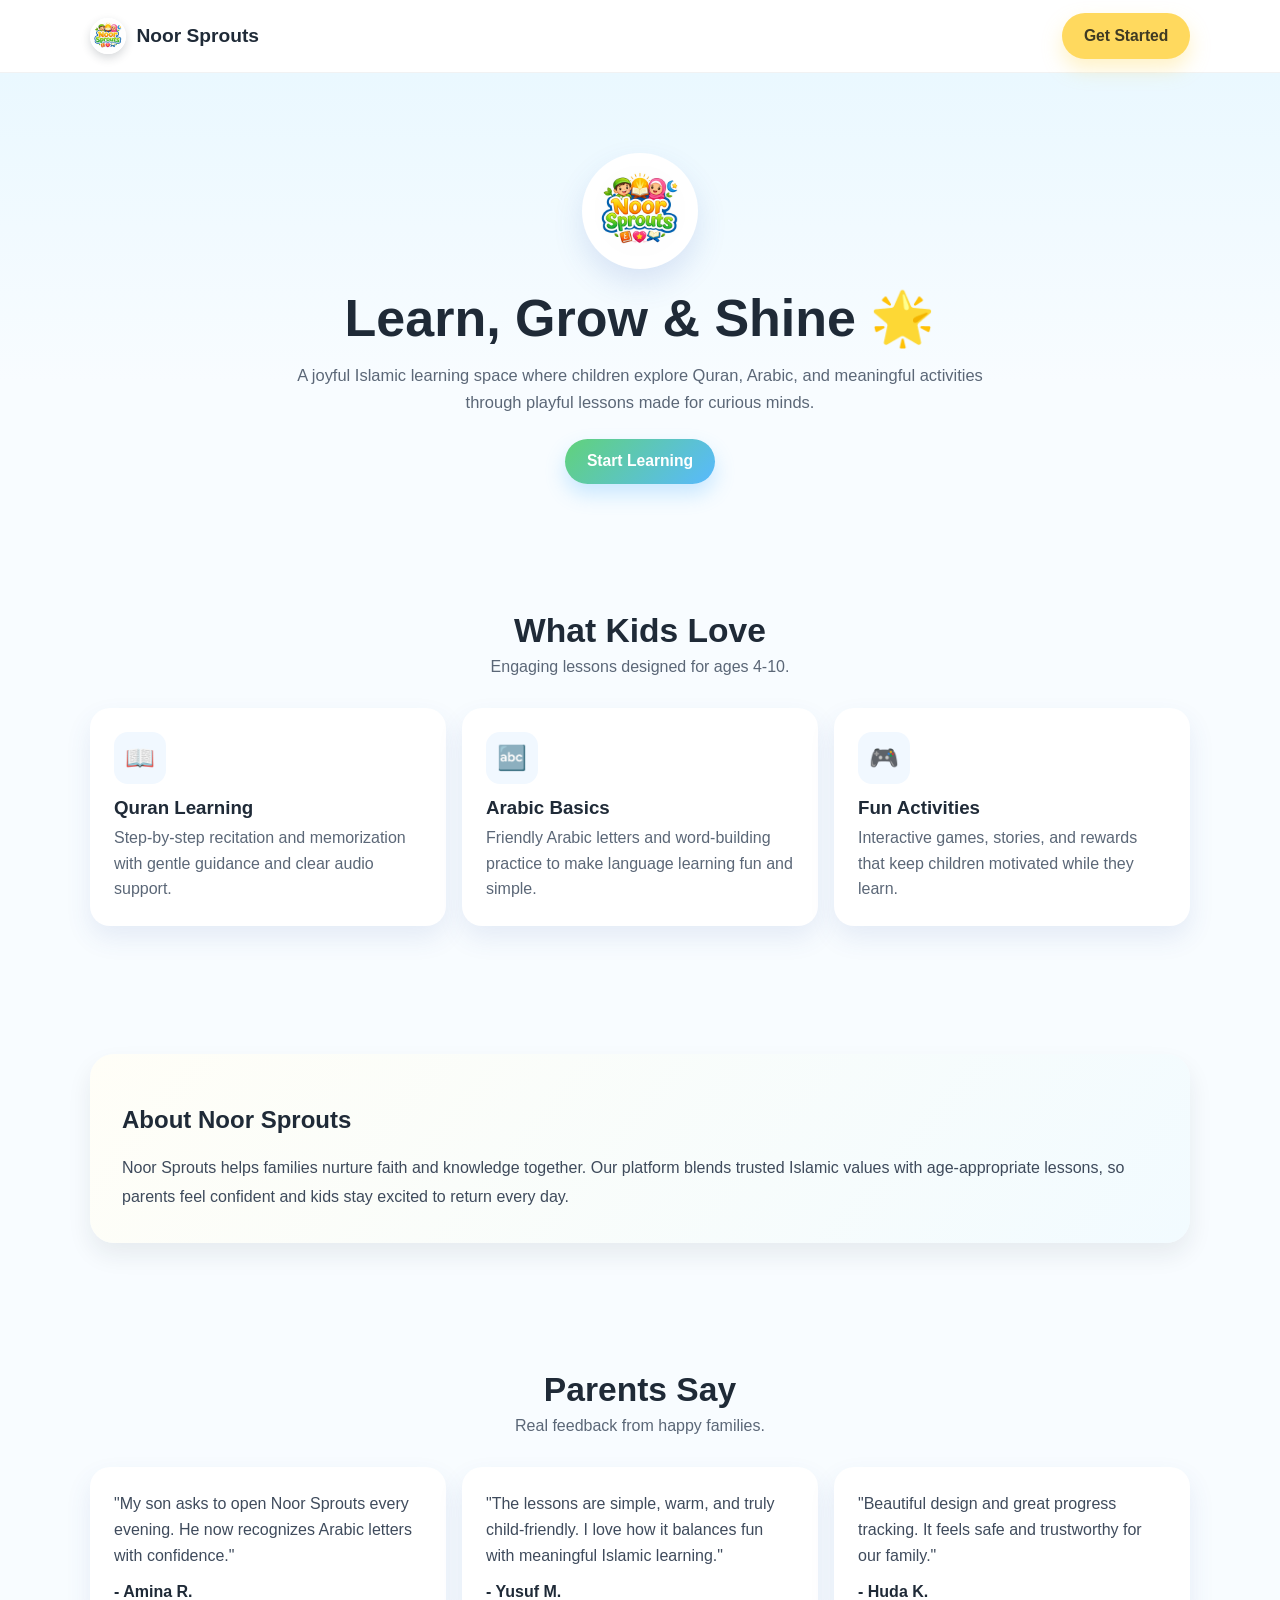
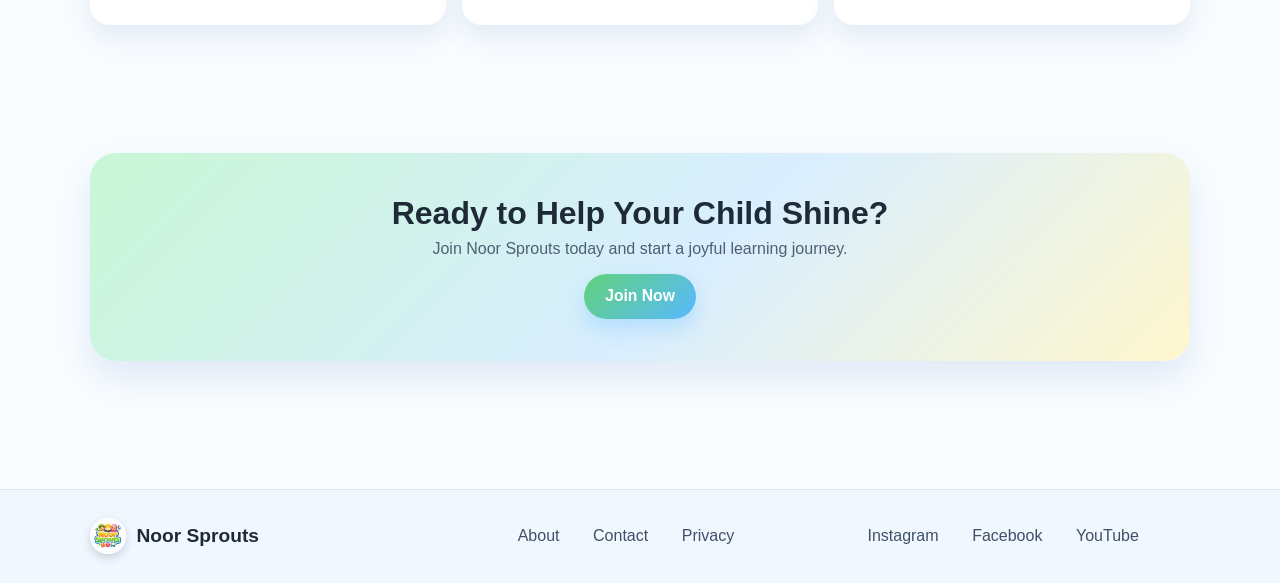
==== index.html @ 5974c682 "first commit" ====
<!doctype html>
<html lang="en">
  <head>
    <meta charset="UTF-8" />
    <meta name="viewport" content="width=device-width, initial-scale=1.0" />
    <title>Noor Sprouts | Learn, Grow & Shine</title>
    <link rel="stylesheet" href="style.css" />
    <link rel="shortcut icon" href="logo.png" type="image/x-icon">
  </head>
  <body>
    <header class="navbar">
      <div class="container nav-wrap">
        <a href="#" class="brand" aria-label="Noor Sprouts Home">
          <img class="brand-logo" src="logo.png" alt="Noor Sprouts logo" />
          <span>Noor Sprouts</span>
        </a>
        <button class="btn btn-warm">Get Started</button>
      </div>
    </header>

    <main>
      <section class="hero">
        <div class="container reveal">
          <img class="hero-logo" src="logo.png" alt="Noor Sprouts logo" />
          <h1>Learn, Grow &amp; Shine 🌟</h1>
          <p>
            A joyful Islamic learning space where children explore Quran, Arabic,
            and meaningful activities through playful lessons made for curious minds.
          </p>
          <button class="btn btn-primary">Start Learning</button>
        </div>
      </section>

      <section class="section">
        <div class="container">
          <div class="section-title reveal">
            <h2>What Kids Love</h2>
            <p>Engaging lessons designed for ages 4-10.</p>
          </div>

          <div class="grid feature-grid">
            <article class="card feature-card reveal">
              <div class="icon" aria-hidden="true">📖</div>
              <h3>Quran Learning</h3>
              <p>
                Step-by-step recitation and memorization with gentle guidance and
                clear audio support.
              </p>
            </article>
            <article class="card feature-card reveal">
              <div class="icon" aria-hidden="true">🔤</div>
              <h3>Arabic Basics</h3>
              <p>
                Friendly Arabic letters and word-building practice to make language
                learning fun and simple.
              </p>
            </article>
            <article class="card feature-card reveal">
              <div class="icon" aria-hidden="true">🎮</div>
              <h3>Fun Activities</h3>
              <p>
                Interactive games, stories, and rewards that keep children motivated
                while they learn.
              </p>
            </article>
          </div>
        </div>
      </section>

      <section class="section">
        <div class="container">
          <div class="about-wrap reveal">
            <h2>About Noor Sprouts</h2>
            <p>
              Noor Sprouts helps families nurture faith and knowledge together.
              Our platform blends trusted Islamic values with age-appropriate
              lessons, so parents feel confident and kids stay excited to return
              every day.
            </p>
          </div>
        </div>
      </section>

      <section class="section">
        <div class="container">
          <div class="section-title reveal">
            <h2>Parents Say</h2>
            <p>Real feedback from happy families.</p>
          </div>

          <div class="grid testimonial-grid">
            <article class="card testimonial-card reveal">
              <p>
                "My son asks to open Noor Sprouts every evening. He now recognizes
                Arabic letters with confidence."
              </p>
              <span>- Amina R.</span>
            </article>
            <article class="card testimonial-card reveal">
              <p>
                "The lessons are simple, warm, and truly child-friendly. I love how
                it balances fun with meaningful Islamic learning."
              </p>
              <span>- Yusuf M.</span>
            </article>
            <article class="card testimonial-card reveal">
              <p>
                "Beautiful design and great progress tracking. It feels safe and
                trustworthy for our family."
              </p>
              <span>- Huda K.</span>
            </article>
          </div>
        </div>
      </section>

      <section class="section">
        <div class="container">
          <div class="cta reveal">
            <h2>Ready to Help Your Child Shine?</h2>
            <p>Join Noor Sprouts today and start a joyful learning journey.</p>
            <button class="btn btn-primary">Join Now</button>
          </div>
        </div>
      </section>
    </main>

    <footer>
      <div class="container footer-wrap">
        <div class="brand" aria-label="Noor Sprouts footer brand">
          <img class="brand-logo" src="logo.png" alt="Noor Sprouts logo" />
          <span>Noor Sprouts</span>
        </div>

        <nav class="footer-links" aria-label="Footer links">
          <a href="#">About</a>
          <a href="#">Contact</a>
          <a href="#">Privacy</a>
        </nav>

        <div class="socials" aria-label="Social media links">
          <a href="#" aria-label="Instagram">Instagram</a>
          <a href="#" aria-label="Facebook">Facebook</a>
          <a href="#" aria-label="YouTube">YouTube</a>
        </div>
      </div>
    </footer>

    <script src="script.js"></script>
  </body>
</html>
---- style.css ----
:root {
  --yellow: #ffd95e;
  --green: #61d27a;
  --blue: #58b9ff;
  --white: #ffffff;
  --ink: #1f2a37;
  --muted: #5b6777;
  --bg: #f8fcff;
}

* {
  box-sizing: border-box;
}

html,
body {
  margin: 0;
  padding: 0;
  font-family: "Segoe UI", Tahoma, Geneva, Verdana, sans-serif;
  color: var(--ink);
  background: var(--bg);
  scroll-behavior: smooth;
}

img {
  max-width: 100%;
  display: block;
}

a {
  text-decoration: none;
  color: inherit;
}

.container {
  width: min(1100px, 92%);
  margin-inline: auto;
}

.section {
  padding: 4rem 0;
}

.card {
  background: var(--white);
  border-radius: 20px;
  box-shadow: 0 12px 26px rgba(55, 84, 170, 0.1);
  padding: 1.5rem;
}

.btn {
  border: none;
  border-radius: 999px;
  font-weight: 700;
  font-size: 0.98rem;
  padding: 0.85rem 1.35rem;
  cursor: pointer;
  transition: transform 0.2s ease, box-shadow 0.2s ease, opacity 0.2s ease;
}

.btn:hover {
  transform: translateY(-2px);
}

.btn:focus-visible {
  outline: 3px solid #1f2a37;
  outline-offset: 2px;
}

.btn-primary {
  background: linear-gradient(135deg, var(--green), var(--blue));
  color: var(--white);
  box-shadow: 0 10px 20px rgba(88, 185, 255, 0.3);
}

.btn-warm {
  background: var(--yellow);
  color: #3f3a23;
  box-shadow: 0 10px 20px rgba(255, 217, 94, 0.35);
}

/* Navbar */
.navbar {
  position: sticky;
  top: 0;
  z-index: 20;
  background: rgba(255, 255, 255, 0.9);
  backdrop-filter: blur(8px);
  border-bottom: 1px solid rgba(31, 42, 55, 0.06);
}

.nav-wrap {
  min-height: 72px;
  display: flex;
  justify-content: space-between;
  align-items: center;
}

.brand {
  display: inline-flex;
  align-items: center;
  gap: 0.65rem;
  font-size: 1.2rem;
  font-weight: 800;
}

.brand-logo {
  width: 36px;
  height: 36px;
  border-radius: 50%;
  object-fit: cover;
  border: 2px solid #ffffff;
  box-shadow: 0 4px 10px rgba(31, 42, 55, 0.18);
}

/* Hero */
.hero {
  padding: 5rem 0 4rem;
  background: linear-gradient(180deg, #eaf8ff 0%, #f8fcff 65%);
  text-align: center;
}

.hero-logo {
  width: 116px;
  height: 116px;
  margin-inline: auto;
  border-radius: 999px;
  padding: 0.8rem;
  background: var(--white);
  box-shadow: 0 14px 30px rgba(60, 98, 185, 0.15);
}

.hero h1 {
  font-size: clamp(1.95rem, 4.5vw, 3.25rem);
  margin: 1.2rem 0 0.8rem;
}

.hero p {
  max-width: 700px;
  margin: 0 auto 1.4rem;
  color: var(--muted);
  line-height: 1.65;
  font-size: 1.03rem;
}

/* Features */
.section-title {
  text-align: center;
  margin-bottom: 2rem;
}

.section-title h2 {
  margin: 0 0 0.5rem;
  font-size: clamp(1.5rem, 3vw, 2.1rem);
}

.section-title p {
  margin: 0;
  color: var(--muted);
}

.grid {
  display: grid;
  gap: 1rem;
}

.feature-grid {
  grid-template-columns: 1fr;
}

.feature-card .icon {
  width: 52px;
  height: 52px;
  border-radius: 14px;
  display: grid;
  place-items: center;
  margin-bottom: 0.8rem;
  font-size: 1.5rem;
  background: #f1f8ff;
}

.feature-card h3 {
  margin: 0 0 0.4rem;
}

.feature-card p {
  margin: 0;
  color: var(--muted);
  line-height: 1.6;
}

/* About */
.about-wrap {
  background: linear-gradient(130deg, #fffef7 0%, #f2fbff 100%);
  border-radius: 24px;
  padding: 2rem;
  box-shadow: 0 12px 24px rgba(31, 42, 55, 0.08);
}

.about-wrap p {
  margin: 0;
  line-height: 1.8;
  color: #3e4a5b;
}

/* Testimonials */
.testimonial-grid {
  grid-template-columns: 1fr;
}

.testimonial-card p {
  margin-top: 0;
  margin-bottom: 0.95rem;
  color: #3f4b5c;
  line-height: 1.6;
}

.testimonial-card span {
  font-weight: 700;
  color: #1f2a37;
}

/* CTA */
.cta {
  text-align: center;
  border-radius: 26px;
  padding: 2.6rem 1.2rem;
  background: linear-gradient(135deg, #c8f7d5 0%, #d9eeff 55%, #fff7cd 100%);
  box-shadow: 0 16px 32px rgba(59, 97, 180, 0.12);
}

.cta h2 {
  margin: 0 0 0.5rem;
  font-size: clamp(1.45rem, 3vw, 2rem);
}

.cta p {
  margin: 0 0 1rem;
  color: #4f5f74;
}

/* Footer */
footer {
  margin-top: 4rem;
  background: #f0f7ff;
  border-top: 1px solid rgba(31, 42, 55, 0.08);
}

.footer-wrap {
  padding: 1.8rem 0;
  display: grid;
  gap: 1rem;
  align-items: center;
}

.footer-links,
.socials {
  display: flex;
  flex-wrap: wrap;
  gap: 0.7rem;
}

.footer-links a,
.socials a {
  padding: 0.45rem 0.7rem;
  border-radius: 999px;
  color: #405066;
  transition: background-color 0.2s ease, color 0.2s ease;
}

.footer-links a:hover,
.socials a:hover {
  background: #dff0ff;
  color: #1f2a37;
}

/* Reveal animation */
.reveal {
  opacity: 0;
  transform: translateY(18px);
  transition: opacity 0.55s ease, transform 0.55s ease;
}

.reveal.visible {
  opacity: 1;
  transform: translateY(0);
}

@media (min-width: 700px) {
  .feature-grid {
    grid-template-columns: repeat(3, 1fr);
  }

  .testimonial-grid {
    grid-template-columns: repeat(3, 1fr);
  }

  .footer-wrap {
    grid-template-columns: 1.2fr 1fr 1fr;
  }
}
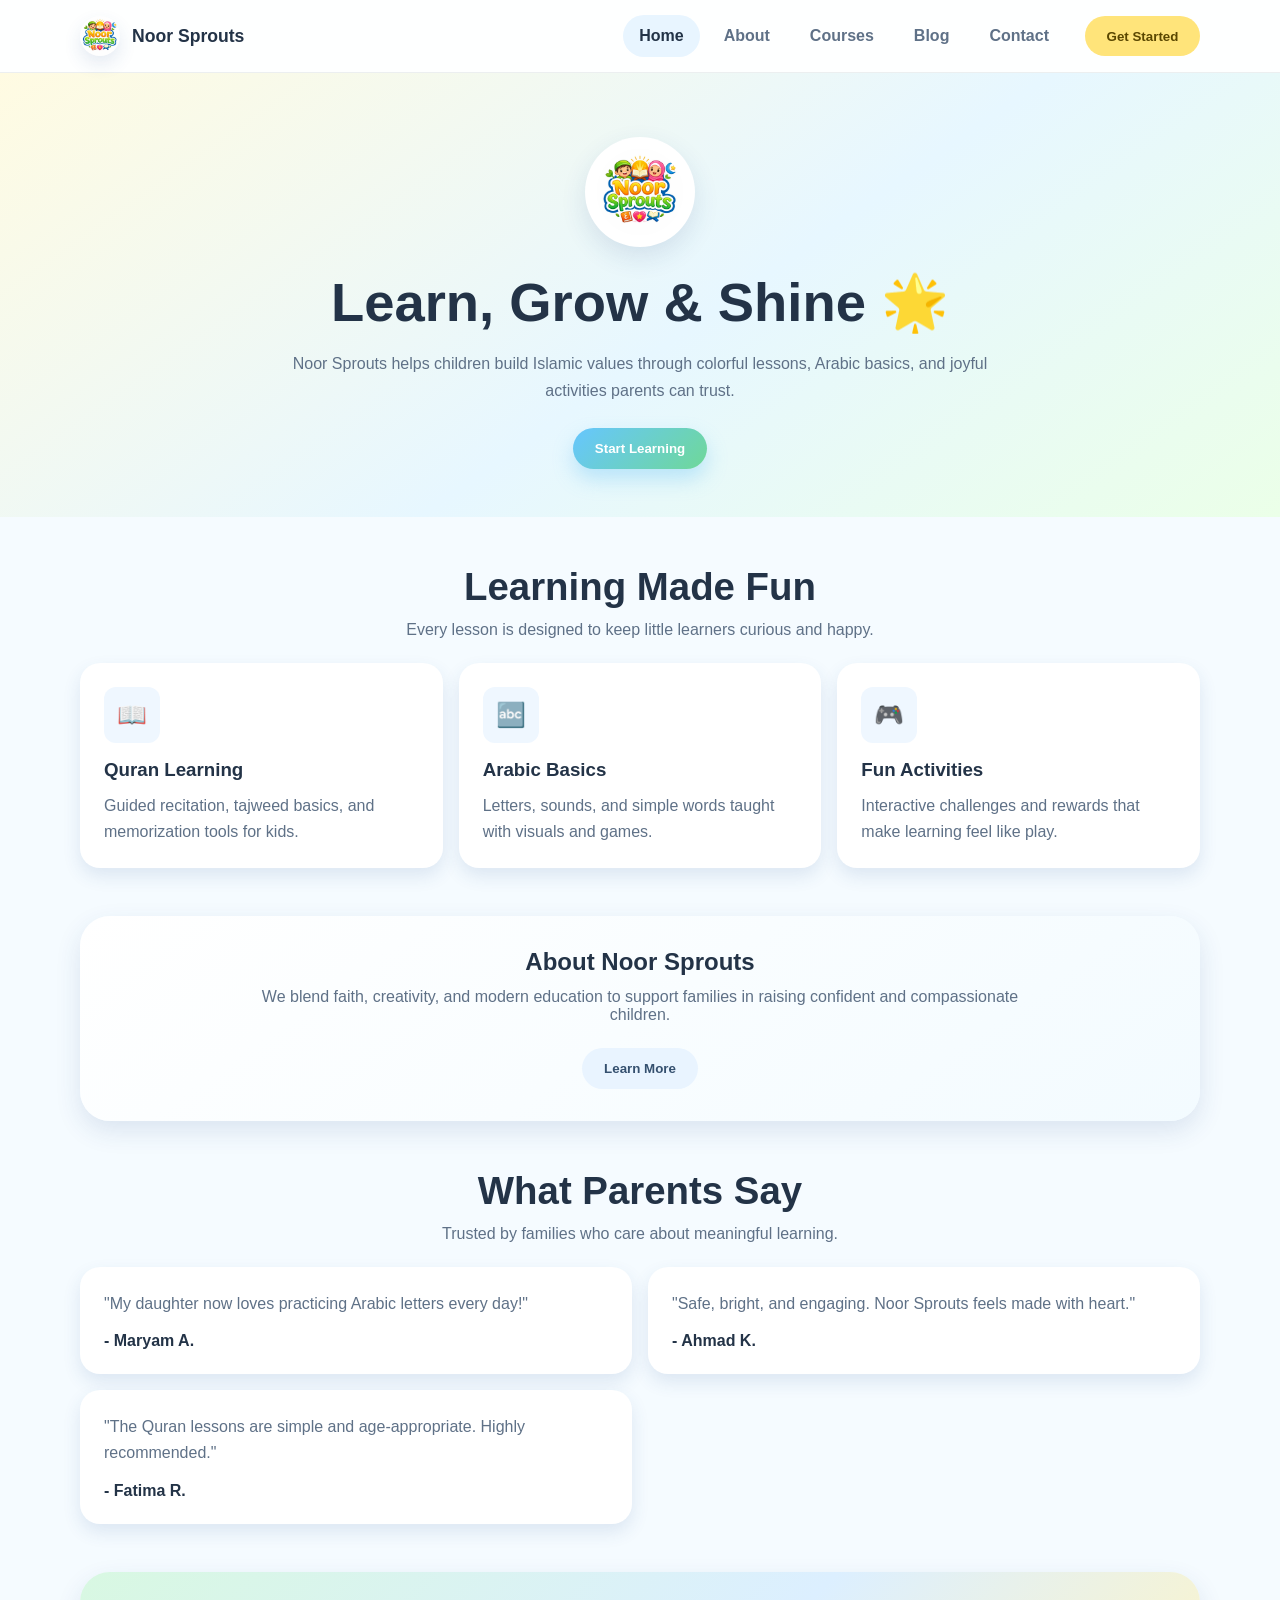
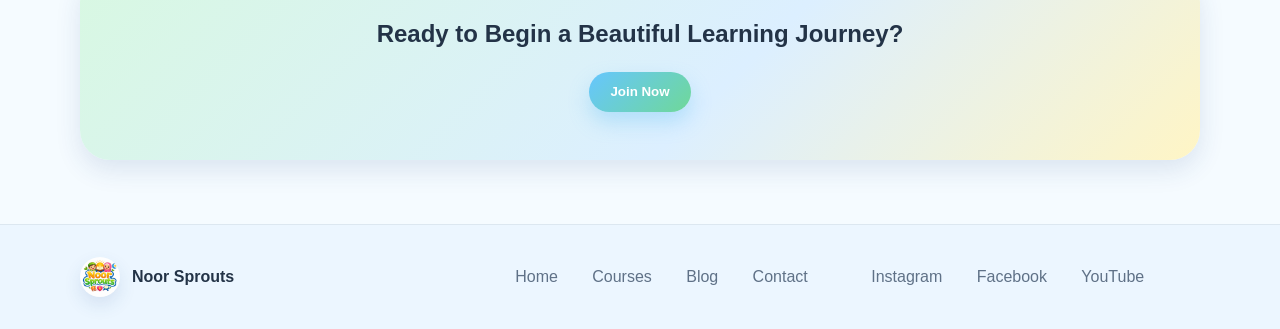
==== commit d65f8c55: "new update" ====
--- a/index.html
+++ b/index.html
@@ -3,142 +3,246 @@
   <head>
     <meta charset="UTF-8" />
     <meta name="viewport" content="width=device-width, initial-scale=1.0" />
-    <title>Noor Sprouts | Learn, Grow & Shine</title>
-    <link rel="stylesheet" href="style.css" />
-    <link rel="shortcut icon" href="logo.png" type="image/x-icon">
+    <title>Noor Sprouts | Kids Learning Platform</title>
+    <link rel="stylesheet" href="styles.css" />
+    <link rel="icon" href="/logo.png" type="image/png" />
   </head>
   <body>
-    <header class="navbar">
-      <div class="container nav-wrap">
-        <a href="#" class="brand" aria-label="Noor Sprouts Home">
-          <img class="brand-logo" src="logo.png" alt="Noor Sprouts logo" />
+    <header class="site-header">
+      <div class="container nav-shell">
+        <a class="brand" href="#home" data-nav="home" aria-label="Noor Sprouts Home">
+          <img src="/logo.png" alt="Noor Sprouts logo" class="brand-logo" />
           <span>Noor Sprouts</span>
         </a>
-        <button class="btn btn-warm">Get Started</button>
+
+        <button class="nav-toggle" id="navToggle" aria-expanded="false" aria-controls="siteNav" aria-label="Toggle navigation">
+          <span></span>
+          <span></span>
+          <span></span>
+        </button>
+
+        <nav class="site-nav" id="siteNav" aria-label="Main navigation">
+          <a href="#home" class="nav-link active" data-nav="home">Home</a>
+          <a href="#about" class="nav-link" data-nav="about">About</a>
+          <a href="#courses" class="nav-link" data-nav="courses">Courses</a>
+          <a href="#blog" class="nav-link" data-nav="blog">Blog</a>
+          <a href="#contact" class="nav-link" data-nav="contact">Contact</a>
+          <button class="btn btn-accent nav-cta" type="button" data-nav="contact">Get Started</button>
+        </nav>
       </div>
     </header>
 
-    <main>
-      <section class="hero">
-        <div class="container reveal">
-          <img class="hero-logo" src="logo.png" alt="Noor Sprouts logo" />
-          <h1>Learn, Grow &amp; Shine 🌟</h1>
-          <p>
-            A joyful Islamic learning space where children explore Quran, Arabic,
-            and meaningful activities through playful lessons made for curious minds.
-          </p>
-          <button class="btn btn-primary">Start Learning</button>
-        </div>
-      </section>
-
-      <section class="section">
-        <div class="container">
-          <div class="section-title reveal">
-            <h2>What Kids Love</h2>
-            <p>Engaging lessons designed for ages 4-10.</p>
-          </div>
-
-          <div class="grid feature-grid">
-            <article class="card feature-card reveal">
-              <div class="icon" aria-hidden="true">📖</div>
-              <h3>Quran Learning</h3>
-              <p>
-                Step-by-step recitation and memorization with gentle guidance and
-                clear audio support.
-              </p>
-            </article>
-            <article class="card feature-card reveal">
-              <div class="icon" aria-hidden="true">🔤</div>
-              <h3>Arabic Basics</h3>
-              <p>
-                Friendly Arabic letters and word-building practice to make language
-                learning fun and simple.
-              </p>
-            </article>
-            <article class="card feature-card reveal">
-              <div class="icon" aria-hidden="true">🎮</div>
-              <h3>Fun Activities</h3>
-              <p>
-                Interactive games, stories, and rewards that keep children motivated
-                while they learn.
-              </p>
-            </article>
-          </div>
-        </div>
-      </section>
-
-      <section class="section">
-        <div class="container">
-          <div class="about-wrap reveal">
+    <main class="app-shell">
+      <section id="home" class="app-section active" data-section>
+        <div class="hero">
+          <div class="container hero-content fade-in">
+            <img src="/logo.png" alt="Noor Sprouts mascot logo" class="hero-logo" />
+            <h1>Learn, Grow &amp; Shine 🌟</h1>
+            <p>
+              Noor Sprouts helps children build Islamic values through colorful lessons,
+              Arabic basics, and joyful activities parents can trust.
+            </p>
+            <button class="btn btn-primary" type="button" data-nav="courses">Start Learning</button>
+          </div>
+        </div>
+
+        <div class="section-block">
+          <div class="container">
+            <div class="heading fade-in">
+              <h2>Learning Made Fun</h2>
+              <p>Every lesson is designed to keep little learners curious and happy.</p>
+            </div>
+            <div class="card-grid features-grid">
+              <article class="card fade-in">
+                <div class="emoji">📖</div>
+                <h3>Quran Learning</h3>
+                <p>Guided recitation, tajweed basics, and memorization tools for kids.</p>
+              </article>
+              <article class="card fade-in">
+                <div class="emoji">🔤</div>
+                <h3>Arabic Basics</h3>
+                <p>Letters, sounds, and simple words taught with visuals and games.</p>
+              </article>
+              <article class="card fade-in">
+                <div class="emoji">🎮</div>
+                <h3>Fun Activities</h3>
+                <p>Interactive challenges and rewards that make learning feel like play.</p>
+              </article>
+            </div>
+          </div>
+        </div>
+
+        <div class="section-block">
+          <div class="container preview-card fade-in">
             <h2>About Noor Sprouts</h2>
             <p>
-              Noor Sprouts helps families nurture faith and knowledge together.
-              Our platform blends trusted Islamic values with age-appropriate
-              lessons, so parents feel confident and kids stay excited to return
-              every day.
-            </p>
-          </div>
-        </div>
-      </section>
-
-      <section class="section">
-        <div class="container">
-          <div class="section-title reveal">
-            <h2>Parents Say</h2>
-            <p>Real feedback from happy families.</p>
-          </div>
-
-          <div class="grid testimonial-grid">
-            <article class="card testimonial-card reveal">
-              <p>
-                "My son asks to open Noor Sprouts every evening. He now recognizes
-                Arabic letters with confidence."
-              </p>
-              <span>- Amina R.</span>
-            </article>
-            <article class="card testimonial-card reveal">
-              <p>
-                "The lessons are simple, warm, and truly child-friendly. I love how
-                it balances fun with meaningful Islamic learning."
-              </p>
-              <span>- Yusuf M.</span>
-            </article>
-            <article class="card testimonial-card reveal">
-              <p>
-                "Beautiful design and great progress tracking. It feels safe and
-                trustworthy for our family."
-              </p>
-              <span>- Huda K.</span>
-            </article>
-          </div>
-        </div>
-      </section>
-
-      <section class="section">
-        <div class="container">
-          <div class="cta reveal">
-            <h2>Ready to Help Your Child Shine?</h2>
-            <p>Join Noor Sprouts today and start a joyful learning journey.</p>
-            <button class="btn btn-primary">Join Now</button>
-          </div>
+              We blend faith, creativity, and modern education to support families
+              in raising confident and compassionate children.
+            </p>
+            <button class="btn btn-secondary" type="button" data-nav="about">Learn More</button>
+          </div>
+        </div>
+
+        <div class="section-block">
+          <div class="container">
+            <div class="heading fade-in">
+              <h2>What Parents Say</h2>
+              <p>Trusted by families who care about meaningful learning.</p>
+            </div>
+            <div class="card-grid testimonials-grid">
+              <article class="card fade-in">
+                <p>"My daughter now loves practicing Arabic letters every day!"</p>
+                <h4>- Maryam A.</h4>
+              </article>
+              <article class="card fade-in">
+                <p>"Safe, bright, and engaging. Noor Sprouts feels made with heart."</p>
+                <h4>- Ahmad K.</h4>
+              </article>
+              <article class="card fade-in">
+                <p>"The Quran lessons are simple and age-appropriate. Highly recommended."</p>
+                <h4>- Fatima R.</h4>
+              </article>
+            </div>
+          </div>
+        </div>
+
+        <div class="section-block">
+          <div class="container cta-box fade-in">
+            <h2>Ready to Begin a Beautiful Learning Journey?</h2>
+            <button class="btn btn-primary" type="button" data-nav="contact">Join Now</button>
+          </div>
+        </div>
+      </section>
+
+      <section id="about" class="app-section" data-section>
+        <div class="container section-page fade-in">
+          <div class="heading">
+            <h2>About Noor Sprouts</h2>
+            <p>Built with love for children and peace of mind for parents.</p>
+          </div>
+          <div class="card mission-card">
+            <h3>Our Mission</h3>
+            <p>
+              To nurture young hearts through Islamic values, foundational Arabic, and
+              engaging digital experiences that support home learning.
+            </p>
+            <h3>Our Vision</h3>
+            <p>
+              A world where every child can access joyful, ethical, and high-quality
+              Islamic education no matter where they live.
+            </p>
+            <h3>Why Parents Choose Us</h3>
+            <p>
+              Noor Sprouts keeps lessons short, interactive, and meaningful. We help
+              families build consistent learning routines without pressure.
+            </p>
+          </div>
+        </div>
+      </section>
+
+      <section id="courses" class="app-section" data-section>
+        <div class="container section-page fade-in">
+          <div class="heading">
+            <h2>Courses</h2>
+            <p>Explore colorful programs tailored for each growth stage.</p>
+          </div>
+          <div class="card-grid courses-grid">
+            <article class="card course-card">
+              <div class="media-placeholder">Course Image</div>
+              <h3>Little Hifz Stars</h3>
+              <p>Beginner memorization journey with repetition and gentle progress tracking.</p>
+              <button class="btn btn-secondary" type="button">View Course</button>
+            </article>
+            <article class="card course-card">
+              <div class="media-placeholder">Course Image</div>
+              <h3>Arabic Adventure</h3>
+              <p>Interactive alphabet and phonics program with stories and flashcards.</p>
+              <button class="btn btn-secondary" type="button">View Course</button>
+            </article>
+            <article class="card course-card">
+              <div class="media-placeholder">Course Image</div>
+              <h3>Prophets &amp; Values</h3>
+              <p>Character-building lessons through stories, reflection, and activities.</p>
+              <button class="btn btn-secondary" type="button">View Course</button>
+            </article>
+            <article class="card course-card">
+              <div class="media-placeholder">Course Image</div>
+              <h3>Weekend Fun Club</h3>
+              <p>Weekly activity packs blending crafts, games, and Islamic reminders.</p>
+              <button class="btn btn-secondary" type="button">View Course</button>
+            </article>
+          </div>
+        </div>
+      </section>
+
+      <section id="blog" class="app-section" data-section>
+        <div class="container section-page fade-in">
+          <div class="heading">
+            <h2>Blog</h2>
+            <p>Helpful reads for mindful parenting and playful education.</p>
+          </div>
+          <div class="card-grid blog-grid">
+            <article class="card">
+              <div class="media-placeholder">Blog Image</div>
+              <h3>5 Ways to Make Quran Time Fun</h3>
+              <p>Create a warm daily routine that children look forward to.</p>
+              <button class="btn btn-secondary" type="button">Read More</button>
+            </article>
+            <article class="card">
+              <div class="media-placeholder">Blog Image</div>
+              <h3>Arabic at Home: Small Habits, Big Results</h3>
+              <p>Simple language moments you can weave into your family day.</p>
+              <button class="btn btn-secondary" type="button">Read More</button>
+            </article>
+            <article class="card">
+              <div class="media-placeholder">Blog Image</div>
+              <h3>Raising Confident Muslim Kids in a Digital Age</h3>
+              <p>Balance technology, faith, and creativity with intentional choices.</p>
+              <button class="btn btn-secondary" type="button">Read More</button>
+            </article>
+          </div>
+        </div>
+      </section>
+
+      <section id="contact" class="app-section" data-section>
+        <div class="container section-page fade-in">
+          <div class="heading">
+            <h2>Contact Us</h2>
+            <p>We would love to hear from you and support your child’s journey.</p>
+          </div>
+          <form id="contactForm" class="contact-form card" novalidate>
+            <label for="name">Name</label>
+            <input id="name" name="name" type="text" placeholder="Parent name" required />
+            <small class="error" id="nameError"></small>
+
+            <label for="email">Email</label>
+            <input id="email" name="email" type="email" placeholder="parent@email.com" required />
+            <small class="error" id="emailError"></small>
+
+            <label for="message">Message</label>
+            <textarea id="message" name="message" rows="5" placeholder="How can we help?"   required></textarea>
+            <small class="error" id="messageError"></small>
+
+            <button class="btn btn-primary" type="submit">Send Message</button>
+            <p id="formSuccess" class="form-success" role="status" aria-live="polite"></p>
+          </form>
         </div>
       </section>
     </main>
 
-    <footer>
-      <div class="container footer-wrap">
-        <div class="brand" aria-label="Noor Sprouts footer brand">
-          <img class="brand-logo" src="logo.png" alt="Noor Sprouts logo" />
-          <span>Noor Sprouts</span>
-        </div>
-
+    <footer class="site-footer">
+      <div class="container footer-shell">
+        <div class="footer-brand">
+          <img src="/logo.png" alt="Noor Sprouts logo" class="brand-logo" />
+          <strong>Noor Sprouts</strong>
+        </div>
         <nav class="footer-links" aria-label="Footer links">
-          <a href="#">About</a>
-          <a href="#">Contact</a>
-          <a href="#">Privacy</a>
+          <a href="#home" data-nav="home">Home</a>
+          <a href="#courses" data-nav="courses">Courses</a>
+          <a href="#blog" data-nav="blog">Blog</a>
+          <a href="#contact" data-nav="contact">Contact</a>
         </nav>
-
-        <div class="socials" aria-label="Social media links">
+        <div class="social-links" aria-label="Social media">
           <a href="#" aria-label="Instagram">Instagram</a>
           <a href="#" aria-label="Facebook">Facebook</a>
           <a href="#" aria-label="YouTube">YouTube</a>
--- a/styles.css
+++ b/styles.css
@@ -0,0 +1,499 @@
+:root {
+  --color-yellow: #ffe47a;
+  --color-green: #7bdc9a;
+  --color-blue: #7ec7ff;
+  --color-white: #ffffff;
+  --color-bg: #f5fbff;
+  --color-text: #233347;
+  --color-muted: #5f7187;
+  --color-danger: #cc3b3b;
+
+  --radius-sm: 12px;
+  --radius-md: 20px;
+  --radius-lg: 30px;
+
+  --shadow-soft: 0 10px 26px rgba(32, 66, 129, 0.12);
+  --shadow-card: 0 8px 18px rgba(42, 80, 150, 0.12);
+
+  --space-1: 0.5rem;
+  --space-2: 0.75rem;
+  --space-3: 1rem;
+  --space-4: 1.5rem;
+  --space-5: 2rem;
+  --space-6: 3rem;
+  --space-7: 4rem;
+}
+
+*,
+*::before,
+*::after {
+  box-sizing: border-box;
+}
+
+html,
+body {
+  margin: 0;
+  padding: 0;
+  font-family: "Segoe UI", "Trebuchet MS", Arial, sans-serif;
+  color: var(--color-text);
+  background: var(--color-bg);
+}
+
+body {
+  min-height: 100vh;
+}
+
+img {
+  display: block;
+  max-width: 100%;
+}
+
+a {
+  color: inherit;
+  text-decoration: none;
+}
+
+.container {
+  width: min(1120px, 92%);
+  margin-inline: auto;
+}
+
+.site-header {
+  position: sticky;
+  top: 0;
+  z-index: 30;
+  backdrop-filter: blur(8px);
+  background: rgba(255, 255, 255, 0.9);
+  border-bottom: 1px solid rgba(35, 51, 71, 0.08);
+}
+
+.nav-shell {
+  min-height: 72px;
+  display: flex;
+  align-items: center;
+  justify-content: space-between;
+  gap: var(--space-3);
+}
+
+.brand {
+  display: inline-flex;
+  align-items: center;
+  gap: var(--space-2);
+  font-weight: 800;
+  font-size: 1.1rem;
+}
+
+.brand-logo {
+  width: 40px;
+  height: 40px;
+  border-radius: 50%;
+  box-shadow: var(--shadow-card);
+  object-fit: cover;
+  background: var(--color-white);
+}
+
+.nav-toggle {
+  width: 44px;
+  height: 44px;
+  border: 0;
+  border-radius: 10px;
+  background: #e6f3ff;
+  display: grid;
+  place-content: center;
+  gap: 4px;
+}
+
+.nav-toggle span {
+  display: block;
+  width: 22px;
+  height: 2px;
+  border-radius: 999px;
+  background: var(--color-text);
+}
+
+.site-nav {
+  position: absolute;
+  top: 72px;
+  left: 0;
+  right: 0;
+  display: none;
+  flex-direction: column;
+  gap: var(--space-1);
+  padding: var(--space-3);
+  background: var(--color-white);
+  border-bottom: 1px solid rgba(35, 51, 71, 0.08);
+}
+
+.site-nav.open {
+  display: flex;
+}
+
+.nav-link {
+  font-weight: 700;
+  color: var(--color-muted);
+  padding: var(--space-2) var(--space-3);
+  border-radius: 999px;
+  transition: all 0.2s ease;
+}
+
+.nav-link:hover,
+.nav-link.active {
+  color: var(--color-text);
+  background: #e8f5ff;
+}
+
+.nav-cta {
+  width: 100%;
+}
+
+.app-shell {
+  padding-bottom: var(--space-7);
+}
+
+.app-section {
+  display: none;
+  animation: sectionFade 0.35s ease;
+}
+
+.app-section.active {
+  display: block;
+}
+
+.hero {
+  background: linear-gradient(145deg, #fffbe2 0%, #e7f7ff 55%, #ebffe8 100%);
+  padding: var(--space-7) 0 var(--space-6);
+}
+
+.hero-content {
+  text-align: center;
+}
+
+.hero-logo {
+  width: 110px;
+  height: 110px;
+  border-radius: 50%;
+  margin: 0 auto var(--space-4);
+  background: var(--color-white);
+  padding: var(--space-2);
+  box-shadow: var(--shadow-soft);
+}
+
+h1,
+h2,
+h3,
+h4 {
+  margin: 0;
+}
+
+.hero h1 {
+  font-size: clamp(2rem, 7vw, 3.4rem);
+  margin-bottom: var(--space-3);
+}
+
+.hero p {
+  max-width: 720px;
+  margin: 0 auto var(--space-4);
+  color: var(--color-muted);
+  line-height: 1.7;
+}
+
+.section-block {
+  padding: var(--space-6) 0 0;
+}
+
+.heading {
+  text-align: center;
+  margin-bottom: var(--space-4);
+}
+
+.heading h2 {
+  font-size: clamp(1.5rem, 5vw, 2.4rem);
+  margin-bottom: var(--space-2);
+}
+
+.heading p {
+  margin: 0;
+  color: var(--color-muted);
+}
+
+.card-grid {
+  display: grid;
+  grid-template-columns: 1fr;
+  gap: var(--space-3);
+}
+
+.card {
+  background: var(--color-white);
+  border-radius: var(--radius-md);
+  padding: var(--space-4);
+  box-shadow: var(--shadow-card);
+  transition: transform 0.25s ease, box-shadow 0.25s ease;
+}
+
+.card:hover {
+  transform: translateY(-4px);
+  box-shadow: var(--shadow-soft);
+}
+
+.emoji {
+  width: 56px;
+  height: 56px;
+  border-radius: var(--radius-sm);
+  display: grid;
+  place-items: center;
+  font-size: 1.5rem;
+  background: #eff7ff;
+  margin-bottom: var(--space-3);
+}
+
+.card h3 {
+  margin-bottom: var(--space-2);
+}
+
+.card p {
+  margin: 0;
+  line-height: 1.6;
+  color: var(--color-muted);
+}
+
+.preview-card {
+  background: linear-gradient(145deg, #ffffff 0%, #f3fbff 100%);
+  border-radius: var(--radius-lg);
+  padding: var(--space-5);
+  box-shadow: var(--shadow-soft);
+  text-align: center;
+}
+
+.preview-card h2 {
+  margin-bottom: var(--space-2);
+}
+
+.preview-card p {
+  max-width: 760px;
+  margin: 0 auto var(--space-4);
+  color: var(--color-muted);
+}
+
+.testimonials-grid h4 {
+  margin-top: var(--space-3);
+  color: var(--color-text);
+}
+
+.cta-box {
+  border-radius: var(--radius-lg);
+  background: linear-gradient(135deg, #d8f8e2 0%, #dcefff 58%, #fff5c5 100%);
+  text-align: center;
+  padding: var(--space-6) var(--space-4);
+  box-shadow: var(--shadow-soft);
+}
+
+.cta-box h2 {
+  margin-bottom: var(--space-4);
+}
+
+.section-page {
+  padding-top: var(--space-6);
+}
+
+.mission-card h3 {
+  margin-bottom: var(--space-2);
+  margin-top: var(--space-4);
+}
+
+.mission-card h3:first-child {
+  margin-top: 0;
+}
+
+.media-placeholder {
+  border-radius: var(--radius-sm);
+  min-height: 140px;
+  background: linear-gradient(130deg, #edf8ff, #efffef);
+  border: 2px dashed #b9d7ef;
+  color: #5e83a8;
+  font-weight: 700;
+  display: grid;
+  place-items: center;
+  margin-bottom: var(--space-3);
+}
+
+.course-card .btn,
+.blog-grid .btn {
+  margin-top: var(--space-3);
+}
+
+.contact-form {
+  max-width: 680px;
+  margin-inline: auto;
+  display: flex;
+  flex-direction: column;
+  gap: var(--space-1);
+}
+
+.contact-form label {
+  font-weight: 700;
+  margin-top: var(--space-2);
+}
+
+.contact-form input,
+.contact-form textarea {
+  border: 1px solid #c8ddee;
+  border-radius: var(--radius-sm);
+  padding: 0.85rem 0.95rem;
+  font: inherit;
+  background: #fbfeff;
+  resize: none;
+}
+
+.contact-form input:focus,
+.contact-form textarea:focus {
+  outline: 2px solid #9fd3ff;
+  border-color: #9fd3ff;
+}
+
+.error {
+  min-height: 1.1rem;
+  font-size: 0.85rem;
+  color: var(--color-danger);
+}
+
+.form-success {
+  min-height: 1.2rem;
+  font-weight: 700;
+  color: #2f8d50;
+}
+
+.btn {
+  border: 0;
+  border-radius: 999px;
+  cursor: pointer;
+  font-weight: 800;
+  padding: 0.8rem 1.35rem;
+  transition: transform 0.2s ease, box-shadow 0.2s ease, opacity 0.2s ease;
+}
+
+.btn:hover {
+  transform: translateY(-2px);
+}
+
+.btn:active {
+  transform: translateY(0);
+}
+
+.btn-primary {
+  color: var(--color-white);
+  background: linear-gradient(135deg, #66c6ff, #6fd898);
+  box-shadow: 0 10px 20px rgba(98, 193, 247, 0.35);
+}
+
+.btn-secondary {
+  color: #35506f;
+  background: #e9f4ff;
+}
+
+.btn-accent {
+  color: #5a4700;
+  background: var(--color-yellow);
+}
+
+.site-footer {
+  padding: var(--space-5) 0;
+  background: #ecf6ff;
+  border-top: 1px solid rgba(35, 51, 71, 0.08);
+}
+
+.footer-shell {
+  display: grid;
+  gap: var(--space-3);
+  align-items: center;
+}
+
+.footer-brand {
+  display: flex;
+  align-items: center;
+  gap: var(--space-2);
+}
+
+.footer-links,
+.social-links {
+  display: flex;
+  flex-wrap: wrap;
+  gap: var(--space-2);
+}
+
+.footer-links a,
+.social-links a {
+  color: var(--color-muted);
+  padding: 0.35rem 0.7rem;
+  border-radius: 999px;
+  transition: background 0.2s ease, color 0.2s ease;
+}
+
+.footer-links a:hover,
+.social-links a:hover {
+  color: var(--color-text);
+  background: #dff0ff;
+}
+
+.fade-in {
+  opacity: 0;
+  transform: translateY(14px);
+  transition: opacity 0.5s ease, transform 0.5s ease;
+}
+
+.fade-in.visible {
+  opacity: 1;
+  transform: translateY(0);
+}
+
+@keyframes sectionFade {
+  from {
+    opacity: 0;
+  }
+  to {
+    opacity: 1;
+  }
+}
+
+@media (min-width: 760px) {
+  .nav-toggle {
+    display: none;
+  }
+
+  .site-nav {
+    position: static;
+    display: flex;
+    flex-direction: row;
+    align-items: center;
+    gap: var(--space-1);
+    padding: 0;
+    border: 0;
+    background: transparent;
+  }
+
+  .nav-cta {
+    width: auto;
+    margin-left: var(--space-2);
+  }
+
+  .card-grid {
+    grid-template-columns: repeat(2, minmax(0, 1fr));
+  }
+
+  .features-grid {
+    grid-template-columns: repeat(3, minmax(0, 1fr));
+  }
+
+  .footer-shell {
+    grid-template-columns: 1.2fr 1fr 1fr;
+  }
+}
+
+@media (min-width: 1024px) {
+  .courses-grid {
+    grid-template-columns: repeat(4, minmax(0, 1fr));
+  }
+
+  .blog-grid {
+    grid-template-columns: repeat(3, minmax(0, 1fr));
+  }
+}
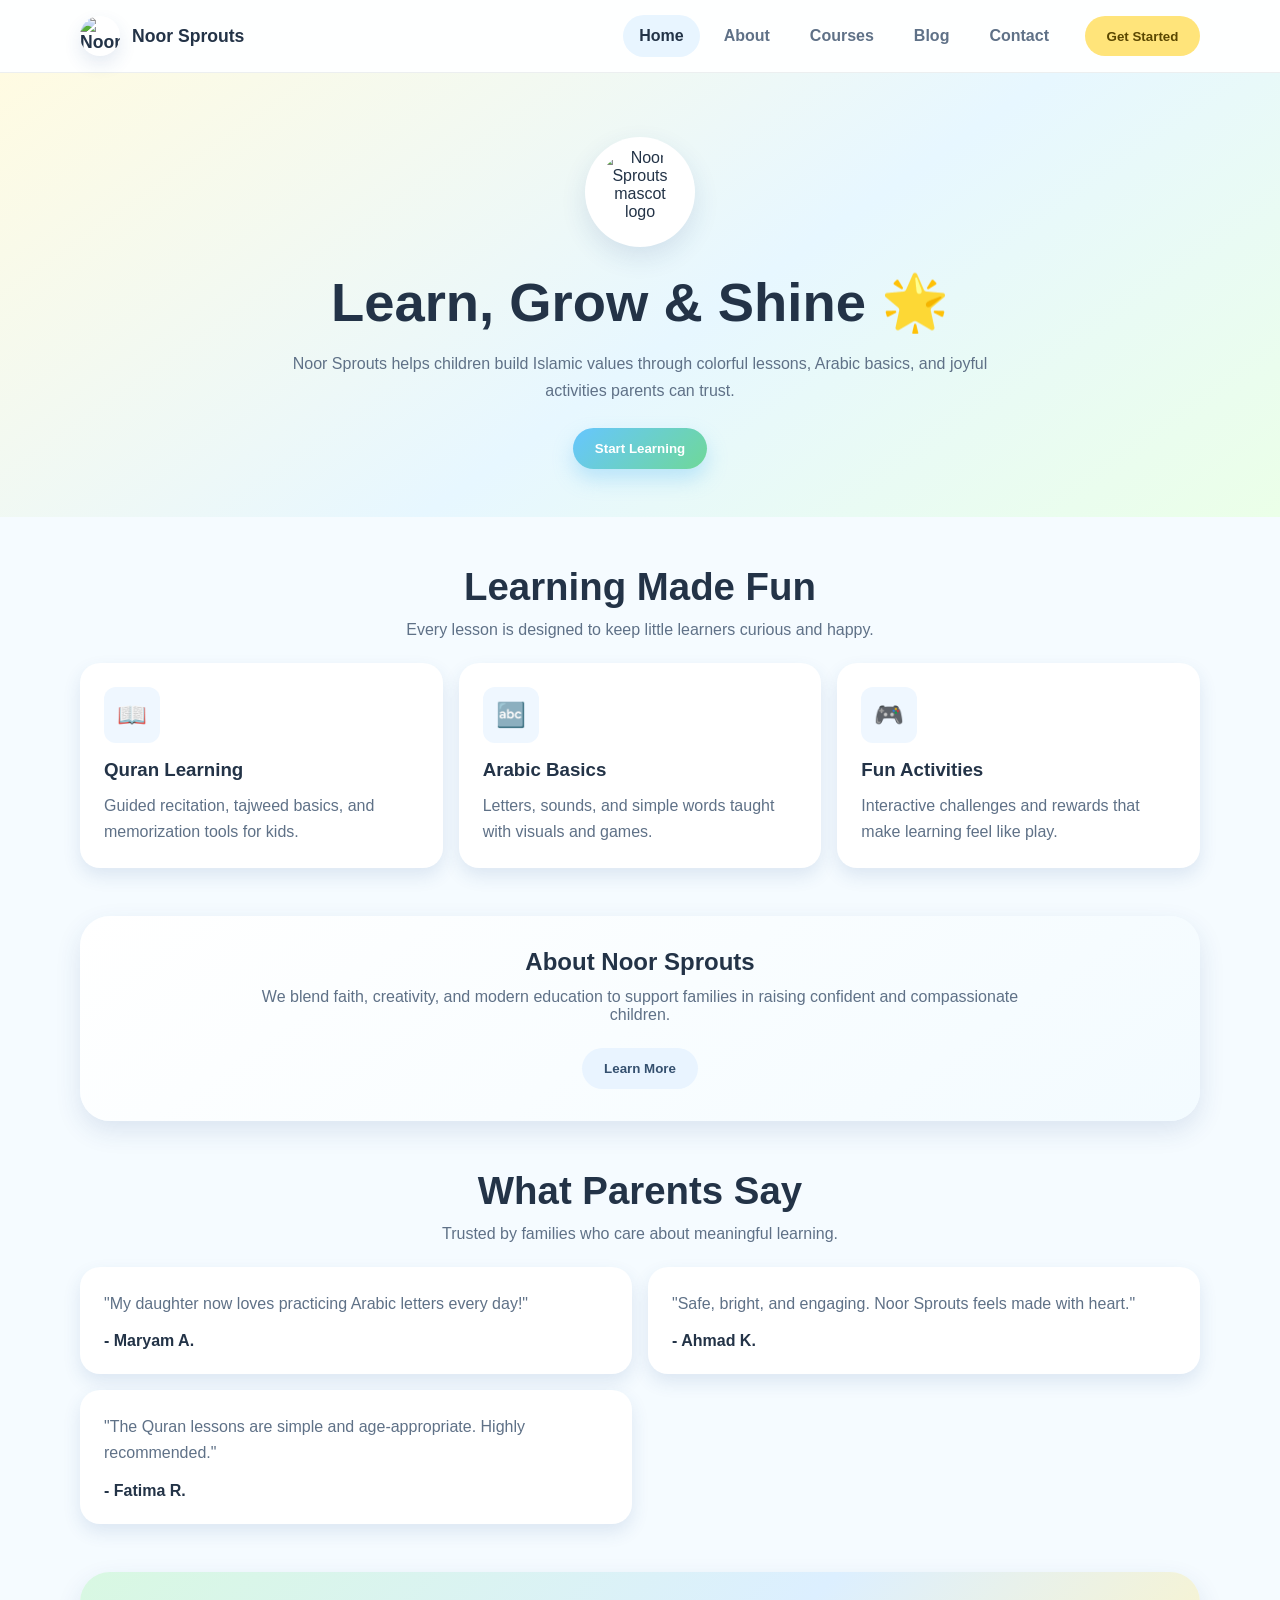
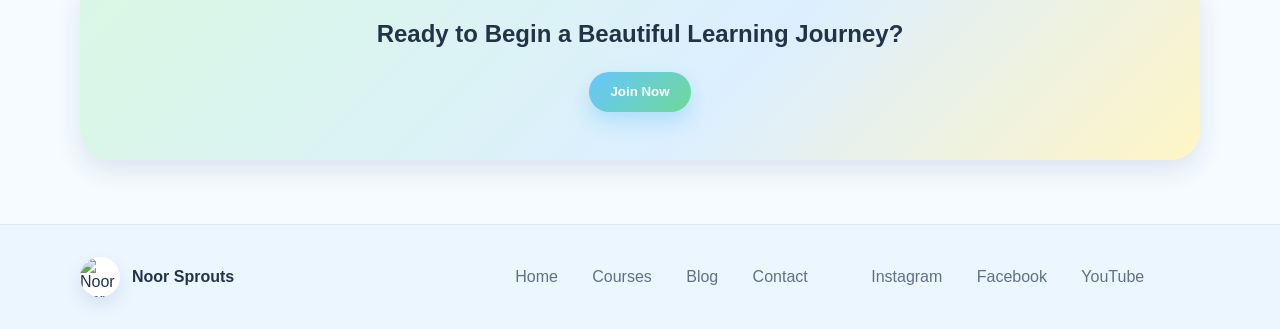
==== commit d3bef795: "Update index.html fourth try to fix images" ====
--- a/index.html
+++ b/index.html
@@ -5,13 +5,13 @@
     <meta name="viewport" content="width=device-width, initial-scale=1.0" />
     <title>Noor Sprouts | Kids Learning Platform</title>
     <link rel="stylesheet" href="styles.css" />
-    <link rel="icon" href="/logo.png" type="image/png" />
+    <link rel="icon" href="/noor_sprouts/logo.png" type="image/png" />
   </head>
   <body>
     <header class="site-header">
       <div class="container nav-shell">
         <a class="brand" href="#home" data-nav="home" aria-label="Noor Sprouts Home">
-          <img src="/logo.png" alt="Noor Sprouts logo" class="brand-logo" />
+          <img src="/noor_sprouts/logo.png" alt="Noor Sprouts logo" class="brand-logo" />
           <span>Noor Sprouts</span>
         </a>
 
@@ -36,7 +36,7 @@
       <section id="home" class="app-section active" data-section>
         <div class="hero">
           <div class="container hero-content fade-in">
-            <img src="/logo.png" alt="Noor Sprouts mascot logo" class="hero-logo" />
+            <img src="/noor_sprouts/logo.png" alt="Noor Sprouts mascot logo" class="hero-logo" />
             <h1>Learn, Grow &amp; Shine 🌟</h1>
             <p>
               Noor Sprouts helps children build Islamic values through colorful lessons,
@@ -233,7 +233,7 @@
     <footer class="site-footer">
       <div class="container footer-shell">
         <div class="footer-brand">
-          <img src="/logo.png" alt="Noor Sprouts logo" class="brand-logo" />
+          <img src="/noor_sprouts/logo.png" alt="Noor Sprouts logo" class="brand-logo" />
           <strong>Noor Sprouts</strong>
         </div>
         <nav class="footer-links" aria-label="Footer links">
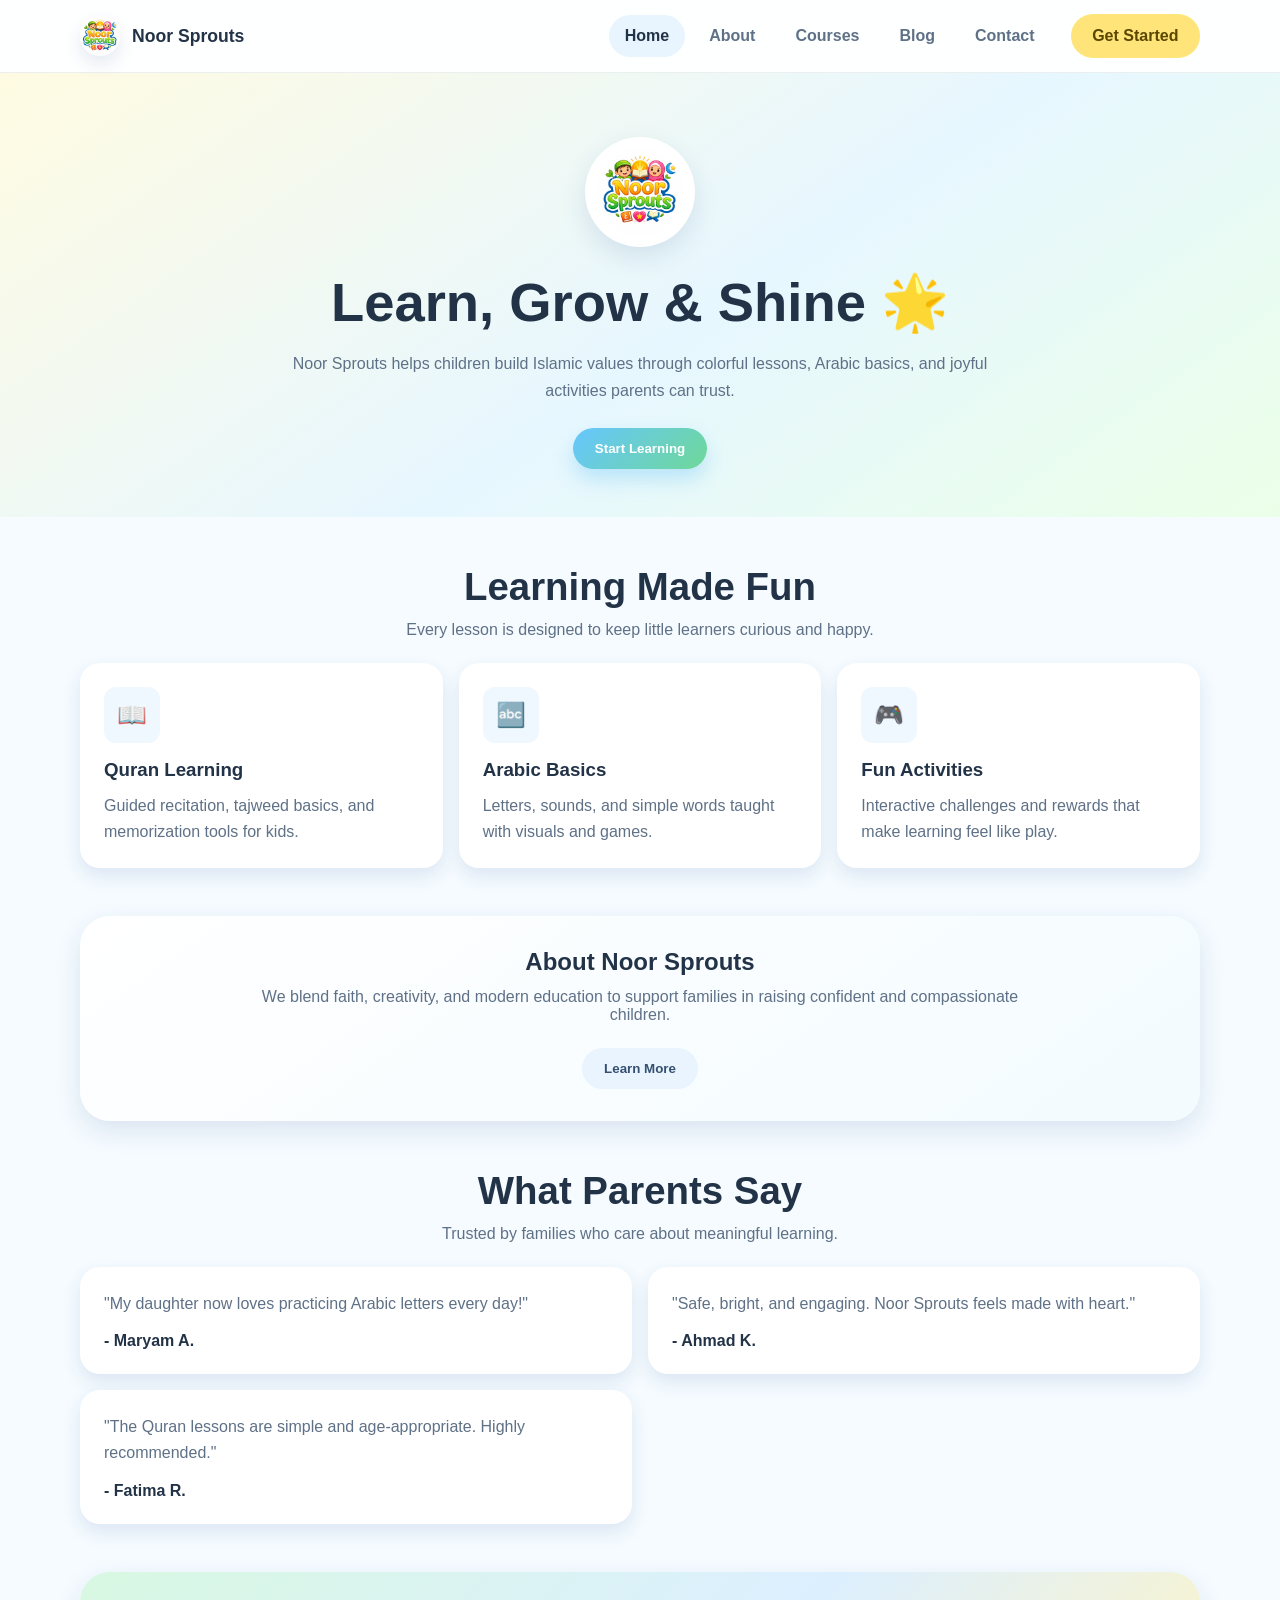
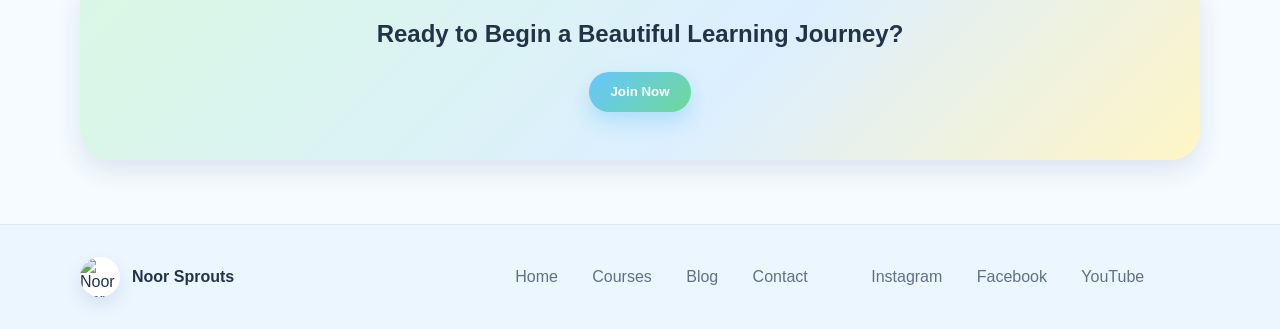
==== commit 3f7151b2: "login page" ====
--- a/index.html
+++ b/index.html
@@ -4,14 +4,14 @@
     <meta charset="UTF-8" />
     <meta name="viewport" content="width=device-width, initial-scale=1.0" />
     <title>Noor Sprouts | Kids Learning Platform</title>
-    <link rel="stylesheet" href="styles.css" />
-    <link rel="icon" href="/noor_sprouts/logo.png" type="image/png" />
+    <link rel="stylesheet" href="css/styles.css" />
+    <link rel="icon" href="/logo.png" type="image/png" />
   </head>
   <body>
     <header class="site-header">
       <div class="container nav-shell">
         <a class="brand" href="#home" data-nav="home" aria-label="Noor Sprouts Home">
-          <img src="/noor_sprouts/logo.png" alt="Noor Sprouts logo" class="brand-logo" />
+          <img src="/logo.png" alt="Noor Sprouts logo" class="brand-logo" loading="lazy" />
           <span>Noor Sprouts</span>
         </a>
 
@@ -27,7 +27,7 @@
           <a href="#courses" class="nav-link" data-nav="courses">Courses</a>
           <a href="#blog" class="nav-link" data-nav="blog">Blog</a>
           <a href="#contact" class="nav-link" data-nav="contact">Contact</a>
-          <button class="btn btn-accent nav-cta" type="button" data-nav="contact">Get Started</button>
+          <a class="btn btn-accent nav-cta" href="regestration.html" >Get Started</a>
         </nav>
       </div>
     </header>
@@ -36,7 +36,7 @@
       <section id="home" class="app-section active" data-section>
         <div class="hero">
           <div class="container hero-content fade-in">
-            <img src="/noor_sprouts/logo.png" alt="Noor Sprouts mascot logo" class="hero-logo" />
+            <img src="/logo.png" alt="Noor Sprouts mascot logo" class="hero-logo" loading="lazy" />
             <h1>Learn, Grow &amp; Shine 🌟</h1>
             <p>
               Noor Sprouts helps children build Islamic values through colorful lessons,
@@ -233,7 +233,7 @@
     <footer class="site-footer">
       <div class="container footer-shell">
         <div class="footer-brand">
-          <img src="/noor_sprouts/logo.png" alt="Noor Sprouts logo" class="brand-logo" />
+          <img src="/noor_sprouts/logo.png" alt="Noor Sprouts logo" class="brand-logo" loading="lazy" />
           <strong>Noor Sprouts</strong>
         </div>
         <nav class="footer-links" aria-label="Footer links">
@@ -250,6 +250,6 @@
       </div>
     </footer>
 
-    <script src="script.js"></script>
+    <script src="js/script.js"></script>
   </body>
 </html>
--- a/css/styles.css
+++ b/css/styles.css
@@ -0,0 +1,499 @@
+:root {
+  --color-yellow: #ffe47a;
+  --color-green: #7bdc9a;
+  --color-blue: #7ec7ff;
+  --color-white: #ffffff;
+  --color-bg: #f5fbff;
+  --color-text: #233347;
+  --color-muted: #5f7187;
+  --color-danger: #cc3b3b;
+
+  --radius-sm: 12px;
+  --radius-md: 20px;
+  --radius-lg: 30px;
+
+  --shadow-soft: 0 10px 26px rgba(32, 66, 129, 0.12);
+  --shadow-card: 0 8px 18px rgba(42, 80, 150, 0.12);
+
+  --space-1: 0.5rem;
+  --space-2: 0.75rem;
+  --space-3: 1rem;
+  --space-4: 1.5rem;
+  --space-5: 2rem;
+  --space-6: 3rem;
+  --space-7: 4rem;
+}
+
+*,
+*::before,
+*::after {
+  box-sizing: border-box;
+}
+
+html,
+body {
+  margin: 0;
+  padding: 0;
+  font-family: "Segoe UI", "Trebuchet MS", Arial, sans-serif;
+  color: var(--color-text);
+  background: var(--color-bg);
+}
+
+body {
+  min-height: 100vh;
+}
+
+img {
+  display: block;
+  max-width: 100%;
+}
+
+a {
+  color: inherit;
+  text-decoration: none;
+}
+
+.container {
+  width: min(1120px, 92%);
+  margin-inline: auto;
+}
+
+.site-header {
+  position: sticky;
+  top: 0;
+  z-index: 30;
+  backdrop-filter: blur(8px);
+  background: rgba(255, 255, 255, 0.9);
+  border-bottom: 1px solid rgba(35, 51, 71, 0.08);
+}
+
+.nav-shell {
+  min-height: 72px;
+  display: flex;
+  align-items: center;
+  justify-content: space-between;
+  gap: var(--space-3);
+}
+
+.brand {
+  display: inline-flex;
+  align-items: center;
+  gap: var(--space-2);
+  font-weight: 800;
+  font-size: 1.1rem;
+}
+
+.brand-logo {
+  width: 40px;
+  height: 40px;
+  border-radius: 50%;
+  box-shadow: var(--shadow-card);
+  object-fit: cover;
+  background: var(--color-white);
+}
+
+.nav-toggle {
+  width: 44px;
+  height: 44px;
+  border: 0;
+  border-radius: 10px;
+  background: #e6f3ff;
+  display: grid;
+  place-content: center;
+  gap: 4px;
+}
+
+.nav-toggle span {
+  display: block;
+  width: 22px;
+  height: 2px;
+  border-radius: 999px;
+  background: var(--color-text);
+}
+
+.site-nav {
+  position: absolute;
+  top: 72px;
+  left: 0;
+  right: 0;
+  display: none;
+  flex-direction: column;
+  gap: var(--space-1);
+  padding: var(--space-3);
+  background: var(--color-white);
+  border-bottom: 1px solid rgba(35, 51, 71, 0.08);
+}
+
+.site-nav.open {
+  display: flex;
+}
+
+.nav-link {
+  font-weight: 700;
+  color: var(--color-muted);
+  padding: var(--space-2) var(--space-3);
+  border-radius: 999px;
+  transition: all 0.2s ease;
+}
+
+.nav-link:hover,
+.nav-link.active {
+  color: var(--color-text);
+  background: #e8f5ff;
+}
+
+.nav-cta {
+  width: 100%;
+}
+
+.app-shell {
+  padding-bottom: var(--space-7);
+}
+
+.app-section {
+  display: none;
+  animation: sectionFade 0.35s ease;
+}
+
+.app-section.active {
+  display: block;
+}
+
+.hero {
+  background: linear-gradient(145deg, #fffbe2 0%, #e7f7ff 55%, #ebffe8 100%);
+  padding: var(--space-7) 0 var(--space-6);
+}
+
+.hero-content {
+  text-align: center;
+}
+
+.hero-logo {
+  width: 110px;
+  height: 110px;
+  border-radius: 50%;
+  margin: 0 auto var(--space-4);
+  background: var(--color-white);
+  padding: var(--space-2);
+  box-shadow: var(--shadow-soft);
+}
+
+h1,
+h2,
+h3,
+h4 {
+  margin: 0;
+}
+
+.hero h1 {
+  font-size: clamp(2rem, 7vw, 3.4rem);
+  margin-bottom: var(--space-3);
+}
+
+.hero p {
+  max-width: 720px;
+  margin: 0 auto var(--space-4);
+  color: var(--color-muted);
+  line-height: 1.7;
+}
+
+.section-block {
+  padding: var(--space-6) 0 0;
+}
+
+.heading {
+  text-align: center;
+  margin-bottom: var(--space-4);
+}
+
+.heading h2 {
+  font-size: clamp(1.5rem, 5vw, 2.4rem);
+  margin-bottom: var(--space-2);
+}
+
+.heading p {
+  margin: 0;
+  color: var(--color-muted);
+}
+
+.card-grid {
+  display: grid;
+  grid-template-columns: 1fr;
+  gap: var(--space-3);
+}
+
+.card {
+  background: var(--color-white);
+  border-radius: var(--radius-md);
+  padding: var(--space-4);
+  box-shadow: var(--shadow-card);
+  transition: transform 0.25s ease, box-shadow 0.25s ease;
+}
+
+.card:hover {
+  transform: translateY(-4px);
+  box-shadow: var(--shadow-soft);
+}
+
+.emoji {
+  width: 56px;
+  height: 56px;
+  border-radius: var(--radius-sm);
+  display: grid;
+  place-items: center;
+  font-size: 1.5rem;
+  background: #eff7ff;
+  margin-bottom: var(--space-3);
+}
+
+.card h3 {
+  margin-bottom: var(--space-2);
+}
+
+.card p {
+  margin: 0;
+  line-height: 1.6;
+  color: var(--color-muted);
+}
+
+.preview-card {
+  background: linear-gradient(145deg, #ffffff 0%, #f3fbff 100%);
+  border-radius: var(--radius-lg);
+  padding: var(--space-5);
+  box-shadow: var(--shadow-soft);
+  text-align: center;
+}
+
+.preview-card h2 {
+  margin-bottom: var(--space-2);
+}
+
+.preview-card p {
+  max-width: 760px;
+  margin: 0 auto var(--space-4);
+  color: var(--color-muted);
+}
+
+.testimonials-grid h4 {
+  margin-top: var(--space-3);
+  color: var(--color-text);
+}
+
+.cta-box {
+  border-radius: var(--radius-lg);
+  background: linear-gradient(135deg, #d8f8e2 0%, #dcefff 58%, #fff5c5 100%);
+  text-align: center;
+  padding: var(--space-6) var(--space-4);
+  box-shadow: var(--shadow-soft);
+}
+
+.cta-box h2 {
+  margin-bottom: var(--space-4);
+}
+
+.section-page {
+  padding-top: var(--space-6);
+}
+
+.mission-card h3 {
+  margin-bottom: var(--space-2);
+  margin-top: var(--space-4);
+}
+
+.mission-card h3:first-child {
+  margin-top: 0;
+}
+
+.media-placeholder {
+  border-radius: var(--radius-sm);
+  min-height: 140px;
+  background: linear-gradient(130deg, #edf8ff, #efffef);
+  border: 2px dashed #b9d7ef;
+  color: #5e83a8;
+  font-weight: 700;
+  display: grid;
+  place-items: center;
+  margin-bottom: var(--space-3);
+}
+
+.course-card .btn,
+.blog-grid .btn {
+  margin-top: var(--space-3);
+}
+
+.contact-form {
+  max-width: 680px;
+  margin-inline: auto;
+  display: flex;
+  flex-direction: column;
+  gap: var(--space-1);
+}
+
+.contact-form label {
+  font-weight: 700;
+  margin-top: var(--space-2);
+}
+
+.contact-form input,
+.contact-form textarea {
+  border: 1px solid #c8ddee;
+  border-radius: var(--radius-sm);
+  padding: 0.85rem 0.95rem;
+  font: inherit;
+  background: #fbfeff;
+  resize: none;
+}
+
+.contact-form input:focus,
+.contact-form textarea:focus {
+  outline: 2px solid #9fd3ff;
+  border-color: #9fd3ff;
+}
+
+.error {
+  min-height: 1.1rem;
+  font-size: 0.85rem;
+  color: var(--color-danger);
+}
+
+.form-success {
+  min-height: 1.2rem;
+  font-weight: 700;
+  color: #2f8d50;
+}
+
+.btn {
+  border: 0;
+  border-radius: 999px;
+  cursor: pointer;
+  font-weight: 800;
+  padding: 0.8rem 1.35rem;
+  transition: transform 0.2s ease, box-shadow 0.2s ease, opacity 0.2s ease;
+}
+
+.btn:hover {
+  transform: translateY(-2px);
+}
+
+.btn:active {
+  transform: translateY(0);
+}
+
+.btn-primary {
+  color: var(--color-white);
+  background: linear-gradient(135deg, #66c6ff, #6fd898);
+  box-shadow: 0 10px 20px rgba(98, 193, 247, 0.35);
+}
+
+.btn-secondary {
+  color: #35506f;
+  background: #e9f4ff;
+}
+
+.btn-accent {
+  color: #5a4700;
+  background: var(--color-yellow);
+}
+
+.site-footer {
+  padding: var(--space-5) 0;
+  background: #ecf6ff;
+  border-top: 1px solid rgba(35, 51, 71, 0.08);
+}
+
+.footer-shell {
+  display: grid;
+  gap: var(--space-3);
+  align-items: center;
+}
+
+.footer-brand {
+  display: flex;
+  align-items: center;
+  gap: var(--space-2);
+}
+
+.footer-links,
+.social-links {
+  display: flex;
+  flex-wrap: wrap;
+  gap: var(--space-2);
+}
+
+.footer-links a,
+.social-links a {
+  color: var(--color-muted);
+  padding: 0.35rem 0.7rem;
+  border-radius: 999px;
+  transition: background 0.2s ease, color 0.2s ease;
+}
+
+.footer-links a:hover,
+.social-links a:hover {
+  color: var(--color-text);
+  background: #dff0ff;
+}
+
+.fade-in {
+  opacity: 0;
+  transform: translateY(14px);
+  transition: opacity 0.5s ease, transform 0.5s ease;
+}
+
+.fade-in.visible {
+  opacity: 1;
+  transform: translateY(0);
+}
+
+@keyframes sectionFade {
+  from {
+    opacity: 0;
+  }
+  to {
+    opacity: 1;
+  }
+}
+
+@media (min-width: 760px) {
+  .nav-toggle {
+    display: none;
+  }
+
+  .site-nav {
+    position: static;
+    display: flex;
+    flex-direction: row;
+    align-items: center;
+    gap: var(--space-1);
+    padding: 0;
+    border: 0;
+    background: transparent;
+  }
+
+  .nav-cta {
+    width: auto;
+    margin-left: var(--space-2);
+  }
+
+  .card-grid {
+    grid-template-columns: repeat(2, minmax(0, 1fr));
+  }
+
+  .features-grid {
+    grid-template-columns: repeat(3, minmax(0, 1fr));
+  }
+
+  .footer-shell {
+    grid-template-columns: 1.2fr 1fr 1fr;
+  }
+}
+
+@media (min-width: 1024px) {
+  .courses-grid {
+    grid-template-columns: repeat(4, minmax(0, 1fr));
+  }
+
+  .blog-grid {
+    grid-template-columns: repeat(3, minmax(0, 1fr));
+  }
+}
